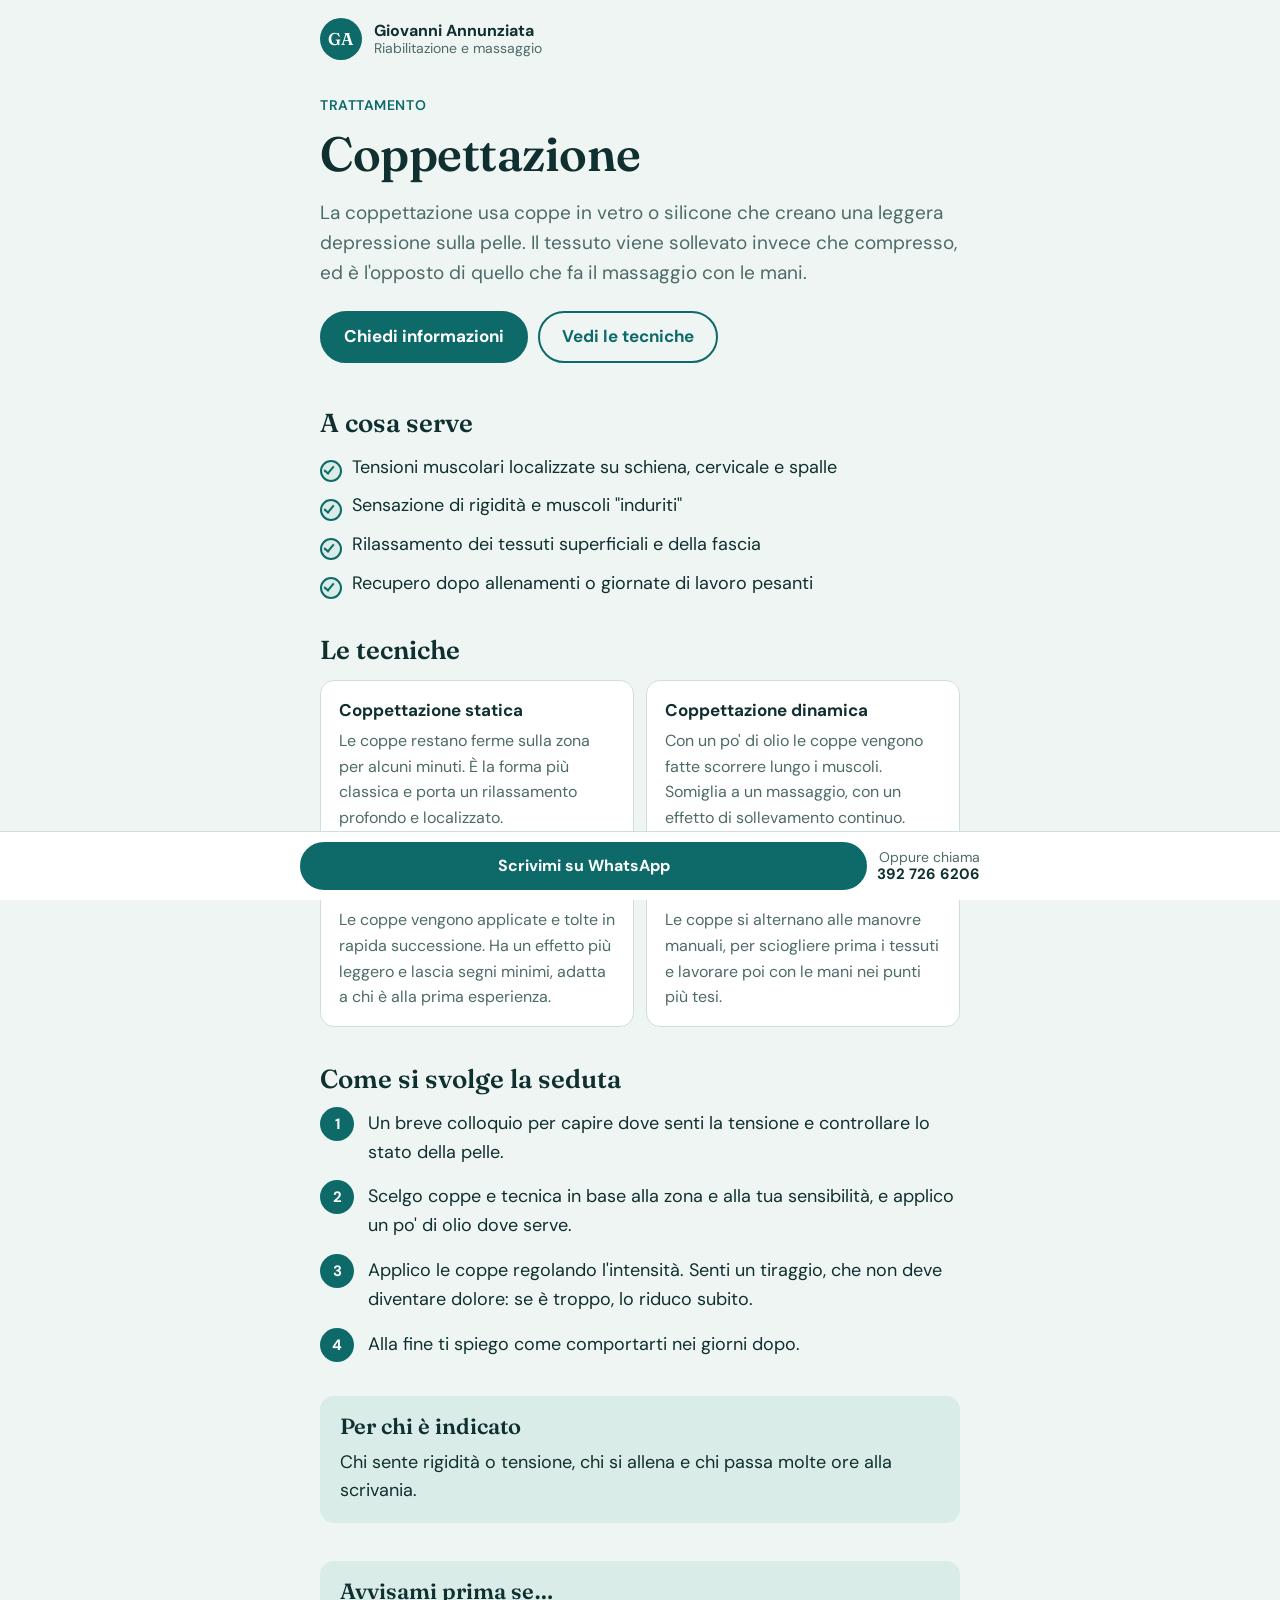
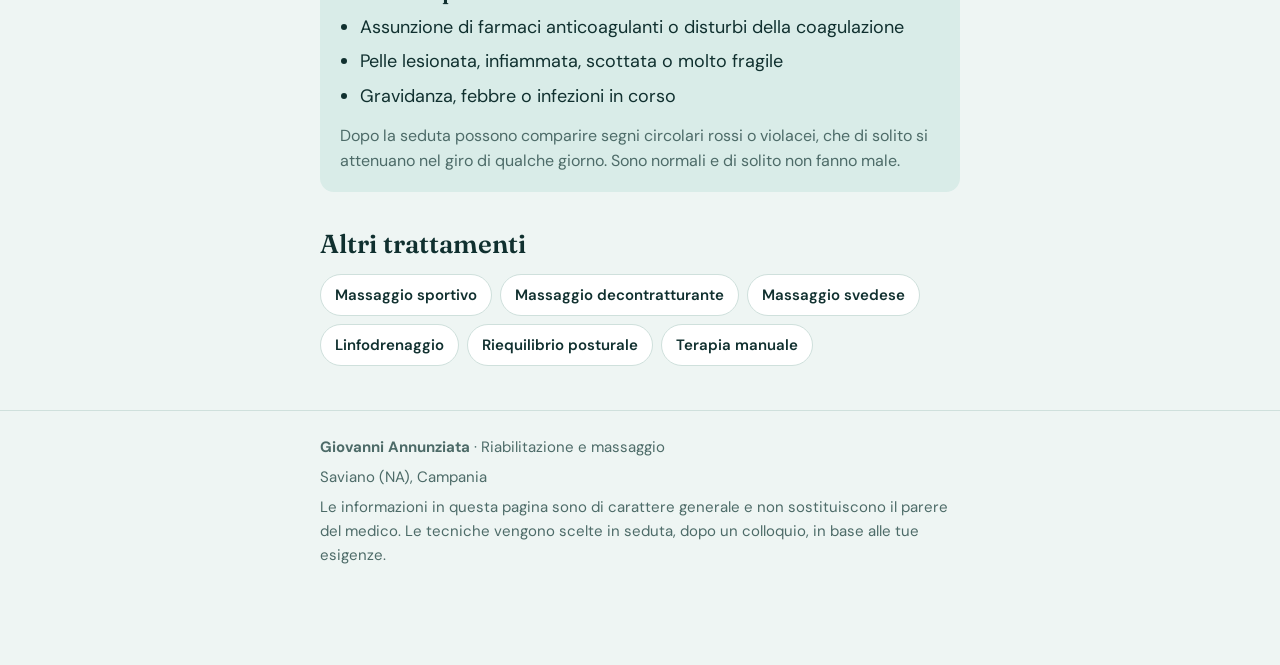
==== coppettazione.html @ 7cfac5d9 "Add files via upload" ====
<!DOCTYPE html>
<html lang="it">
<head>
<meta charset="utf-8">
<meta name="viewport" content="width=device-width, initial-scale=1, viewport-fit=cover">
<title>Coppettazione · Giovanni Annunziata</title>
<meta name="description" content="Coppette che sollevano i tessuti e sciolgono le tensioni.">
<meta name="theme-color" content="#0e6a69">
<link rel="preconnect" href="https://fonts.googleapis.com"><link rel="preconnect" href="https://fonts.gstatic.com" crossorigin><link href="https://fonts.googleapis.com/css2?family=DM+Sans:wght@400;600;700&amp;family=Fraunces:opsz,wght@9..144,500;9..144,600&amp;display=swap" rel="stylesheet">
<link rel="stylesheet" href="style.css">
</head>
<body>
<header class="top"><div class="wrap">
  <a class="brand" href="index.html" aria-label="Torna all'elenco dei trattamenti">
    <span class="mark" aria-hidden="true">GA</span>
    <span class="brand-text"><span class="brand-name">Giovanni Annunziata</span><span class="brand-sub">Riabilitazione e massaggio</span></span>
  </a>
</div></header>
<main class="wrap">
<div class="hero">
  <p class="eyebrow">Trattamento</p>
  <h1>Coppettazione</h1>
  <p class="lead">La coppettazione usa coppe in vetro o silicone che creano una leggera depressione sulla pelle. Il tessuto viene sollevato invece che compresso, ed è l&#x27;opposto di quello che fa il massaggio con le mani.</p>
  <div class="cta">
    <a class="btn" href="https://wa.me/393927266206?text=Buongiorno%2C%20vorrei%20informazioni%20sul%20trattamento%3A%20Coppettazione.">Chiedi informazioni</a>
    <a class="btn ghost" href="#tecniche">Vedi le tecniche</a>
  </div>
</div>
<section><h2>A cosa serve</h2><ul class="ticks"><li>Tensioni muscolari localizzate su schiena, cervicale e spalle</li><li>Sensazione di rigidità e muscoli &quot;induriti&quot;</li><li>Rilassamento dei tessuti superficiali e della fascia</li><li>Recupero dopo allenamenti o giornate di lavoro pesanti</li></ul></section>
<section id="tecniche"><h2>Le tecniche</h2><div class="cards"><div class="card"><h3>Coppettazione statica</h3><p>Le coppe restano ferme sulla zona per alcuni minuti. È la forma più classica e porta un rilassamento profondo e localizzato.</p></div><div class="card"><h3>Coppettazione dinamica</h3><p>Con un po&#x27; di olio le coppe vengono fatte scorrere lungo i muscoli. Somiglia a un massaggio, con un effetto di sollevamento continuo.</p></div><div class="card"><h3>Coppettazione flash</h3><p>Le coppe vengono applicate e tolte in rapida successione. Ha un effetto più leggero e lascia segni minimi, adatta a chi è alla prima esperienza.</p></div><div class="card"><h3>Abbinata al massaggio</h3><p>Le coppe si alternano alle manovre manuali, per sciogliere prima i tessuti e lavorare poi con le mani nei punti più tesi.</p></div></div></section>
<section><h2>Come si svolge la seduta</h2><ol class="steps"><li>Un breve colloquio per capire dove senti la tensione e controllare lo stato della pelle.</li><li>Scelgo coppe e tecnica in base alla zona e alla tua sensibilità, e applico un po&#x27; di olio dove serve.</li><li>Applico le coppe regolando l&#x27;intensità. Senti un tiraggio, che non deve diventare dolore: se è troppo, lo riduco subito.</li><li>Alla fine ti spiego come comportarti nei giorni dopo.</li></ol></section>
<section><div class="panel"><h2>Per chi è indicato</h2><p>Chi sente rigidità o tensione, chi si allena e chi passa molte ore alla scrivania.</p></div></section>
<section><div class="panel"><h2>Avvisami prima se…</h2><ul><li>Assunzione di farmaci anticoagulanti o disturbi della coagulazione</li><li>Pelle lesionata, infiammata, scottata o molto fragile</li><li>Gravidanza, febbre o infezioni in corso</li></ul><p class="note">Dopo la seduta possono comparire segni circolari rossi o violacei, che di solito si attenuano nel giro di qualche giorno. Sono normali e di solito non fanno male.</p></div></section>
<section><h2>Altri trattamenti</h2><nav class="chips" aria-label="Altri trattamenti"><a href="massaggio-sportivo.html">Massaggio sportivo</a><a href="massaggio-decontratturante.html">Massaggio decontratturante</a><a href="massaggio-svedese.html">Massaggio svedese</a><a href="linfodrenaggio.html">Linfodrenaggio</a><a href="riequilibrio-posturale.html">Riequilibrio posturale</a><a href="terapia-manuale.html">Terapia manuale</a></nav></section>
</main>
<footer><div class="wrap">
  <p><strong>Giovanni Annunziata</strong> · Riabilitazione e massaggio</p>
  <p>Saviano (NA), Campania</p>
  <p>Le informazioni in questa pagina sono di carattere generale e non sostituiscono il parere del medico. Le tecniche vengono scelte in seduta, dopo un colloquio, in base alle tue esigenze.</p>
</div></footer>
<div class="dock"><div class="inner">
  <a class="btn" href="https://wa.me/393927266206?text=Buongiorno%2C%20vorrei%20informazioni%20sul%20trattamento%3A%20Coppettazione.">Scrivimi su WhatsApp</a>
  <a class="tel" href="tel:+393927266206">Oppure chiama<b>392 726 6206</b></a>
</div></div>
</body>
</html>
---- style.css ----
:root {
  --bg: #eef5f3;
  --surface: #ffffff;
  --ink: #10302f;
  --muted: #4d6b68;
  --accent: #0e6a69;
  --accent-soft: #d9ece8;
  --on-accent: #ffffff;
  --line: #cfe0dc;
  --font-display: "Fraunces", Georgia, "Times New Roman", serif;
  --font-body: "DM Sans", system-ui, -apple-system, "Segoe UI", Roboto, sans-serif;
  color-scheme: light;
}
@media (prefers-color-scheme: dark) {
  :root:not([data-theme="light"]) {
    --bg: #0c1a1a;
    --surface: #132524;
    --ink: #e5f1ee;
    --muted: #9ab6b1;
    --accent: #5cc4b4;
    --accent-soft: #1a3835;
    --on-accent: #08201e;
    --line: #234240;
    color-scheme: dark;
  }
}
:root[data-theme="dark"] {
  --bg: #0c1a1a;
  --surface: #132524;
  --ink: #e5f1ee;
  --muted: #9ab6b1;
  --accent: #5cc4b4;
  --accent-soft: #1a3835;
  --on-accent: #08201e;
  --line: #234240;
  color-scheme: dark;
}
* { box-sizing: border-box; }
html { -webkit-text-size-adjust: 100%; scroll-behavior: smooth; }
body { margin: 0; background: var(--bg); color: var(--ink); font-family: var(--font-body); font-size: 17px; line-height: 1.6; padding-bottom: calc(84px + env(safe-area-inset-bottom)); }
a { color: inherit; }
:focus-visible { outline: 3px solid var(--accent); outline-offset: 3px; border-radius: 6px; }
.wrap { width: 100%; max-width: 680px; margin: 0 auto; padding: 0 20px; }
.top { padding: 18px 0 0; }
.brand { display: flex; align-items: center; gap: 12px; text-decoration: none; }
.mark { width: 42px; height: 42px; border-radius: 50%; background: var(--accent); color: var(--on-accent); display: grid; place-items: center; font-family: var(--font-display); font-weight: 600; font-size: 17px; letter-spacing: .02em; }
.brand-text { display: flex; flex-direction: column; line-height: 1.2; }
.brand-name { font-weight: 700; font-size: 16px; }
.brand-sub { font-size: 14px; color: var(--muted); }
.hero { padding: 34px 0 8px; }
.eyebrow { margin: 0 0 10px; font-size: 14px; font-weight: 600; letter-spacing: .04em; color: var(--accent); text-transform: uppercase; }
h1, h2 { font-family: var(--font-display); font-weight: 600; line-height: 1.15; text-wrap: balance; margin: 0; }
h1 { font-size: clamp(34px, 9vw, 48px); letter-spacing: -.01em; }
h2 { font-size: 26px; margin-bottom: 14px; }
h3 { font-size: 17px; margin: 0 0 4px; }
.lead { font-size: 19px; color: var(--muted); margin: 16px 0 0; max-width: 60ch; }
section { margin-top: 38px; }
.ticks { list-style: none; margin: 0; padding: 0; display: grid; gap: 10px; }
.ticks li { position: relative; padding-left: 32px; }
.ticks li::before { content: ""; position: absolute; left: 0; top: .42em; width: 18px; height: 18px; border-radius: 50%; background: var(--accent-soft); border: 2px solid var(--accent); }
.ticks li::after { content: ""; position: absolute; left: 6px; top: calc(.42em + 4px); width: 4px; height: 8px; border: solid var(--accent); border-width: 0 2px 2px 0; transform: rotate(40deg); }
.cards { display: grid; gap: 12px; }
.card { background: var(--surface); border: 1px solid var(--line); border-radius: 14px; padding: 16px 18px; }
.card p { margin: 0; color: var(--muted); font-size: 16px; }
.steps { list-style: none; margin: 0; padding: 0; display: grid; gap: 16px; counter-reset: s; }
.steps li { position: relative; padding-left: 48px; counter-increment: s; }
.steps li::before { content: counter(s); position: absolute; left: 0; top: -2px; width: 34px; height: 34px; border-radius: 50%; background: var(--accent); color: var(--on-accent); display: grid; place-items: center; font-weight: 700; font-size: 15px; }
.panel { background: var(--accent-soft); border-radius: 14px; padding: 18px 20px; }
.panel h2 { font-size: 22px; margin-bottom: 8px; }
.panel p, .panel ul { margin: 0; }
.panel ul { padding-left: 20px; display: grid; gap: 6px; }
.panel .note { margin-top: 12px; font-size: 16px; color: var(--muted); }
.btn { display: inline-flex; align-items: center; justify-content: center; gap: 8px; min-height: 52px; padding: 0 22px; border-radius: 999px; background: var(--accent); color: var(--on-accent); font-weight: 700; font-size: 17px; text-decoration: none; border: 2px solid var(--accent); }
.btn.ghost { background: transparent; color: var(--accent); }
.btn:active { transform: translateY(1px); }
.cta { display: flex; flex-wrap: wrap; gap: 10px; margin-top: 22px; }
.menu { display: grid; gap: 10px; margin-top: 4px; }
.menu a { display: block; text-decoration: none; background: var(--surface); border: 1px solid var(--line); border-radius: 14px; padding: 16px 52px 16px 18px; position: relative; }
.menu a::after { content: ""; position: absolute; right: 20px; top: 50%; width: 10px; height: 10px; border: solid var(--accent); border-width: 2px 2px 0 0; transform: translateY(-50%) rotate(45deg); }
.menu a:hover { border-color: var(--accent); }
.menu strong { display: block; font-family: var(--font-display); font-size: 20px; font-weight: 600; }
.menu span { color: var(--muted); font-size: 15px; }
.chips { display: flex; flex-wrap: wrap; gap: 8px; }
.chips a { text-decoration: none; font-size: 15px; font-weight: 600; padding: 8px 14px; border-radius: 999px; background: var(--surface); border: 1px solid var(--line); }
.chips a:hover { border-color: var(--accent); }
footer { margin-top: 44px; padding: 24px 0 8px; border-top: 1px solid var(--line); color: var(--muted); font-size: 15px; }
footer p { margin: 0 0 6px; }
.dock { position: fixed; left: 0; right: 0; bottom: 0; z-index: 10; background: var(--surface); border-top: 1px solid var(--line); padding: 10px 16px calc(10px + env(safe-area-inset-bottom)); }
.dock .inner { max-width: 680px; margin: 0 auto; display: flex; gap: 10px; align-items: center; }
.dock .btn { flex: 1; min-height: 48px; font-size: 16px; padding: 0 14px; }
.dock .tel { flex: 0 0 auto; font-size: 14px; color: var(--muted); text-decoration: none; line-height: 1.2; text-align: right; }
.dock .tel b { display: block; color: var(--ink); font-size: 15px; font-variant-numeric: tabular-nums; }
@media (min-width: 640px) {
  body { font-size: 18px; }
  .cards { grid-template-columns: 1fr 1fr; }
}
@media (prefers-reduced-motion: reduce) {
  html { scroll-behavior: auto; }
  .btn:active { transform: none; }
}
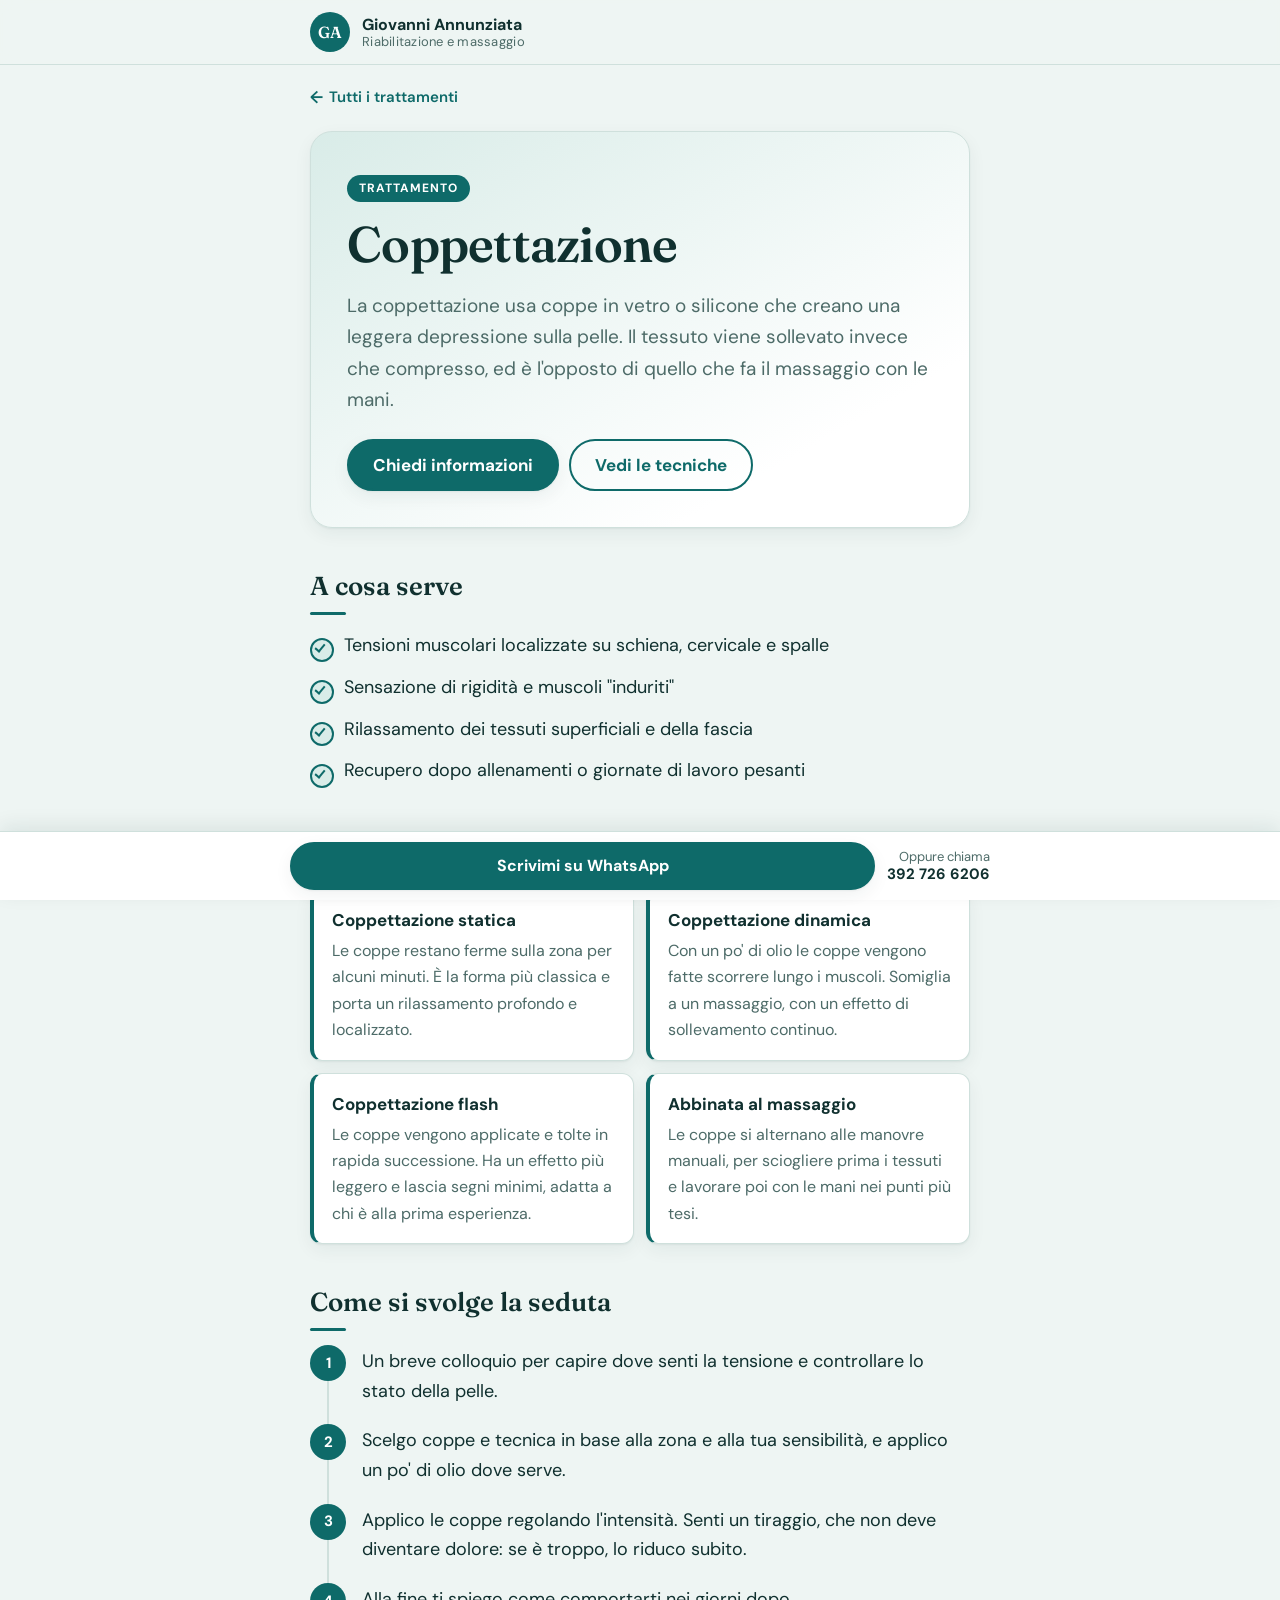
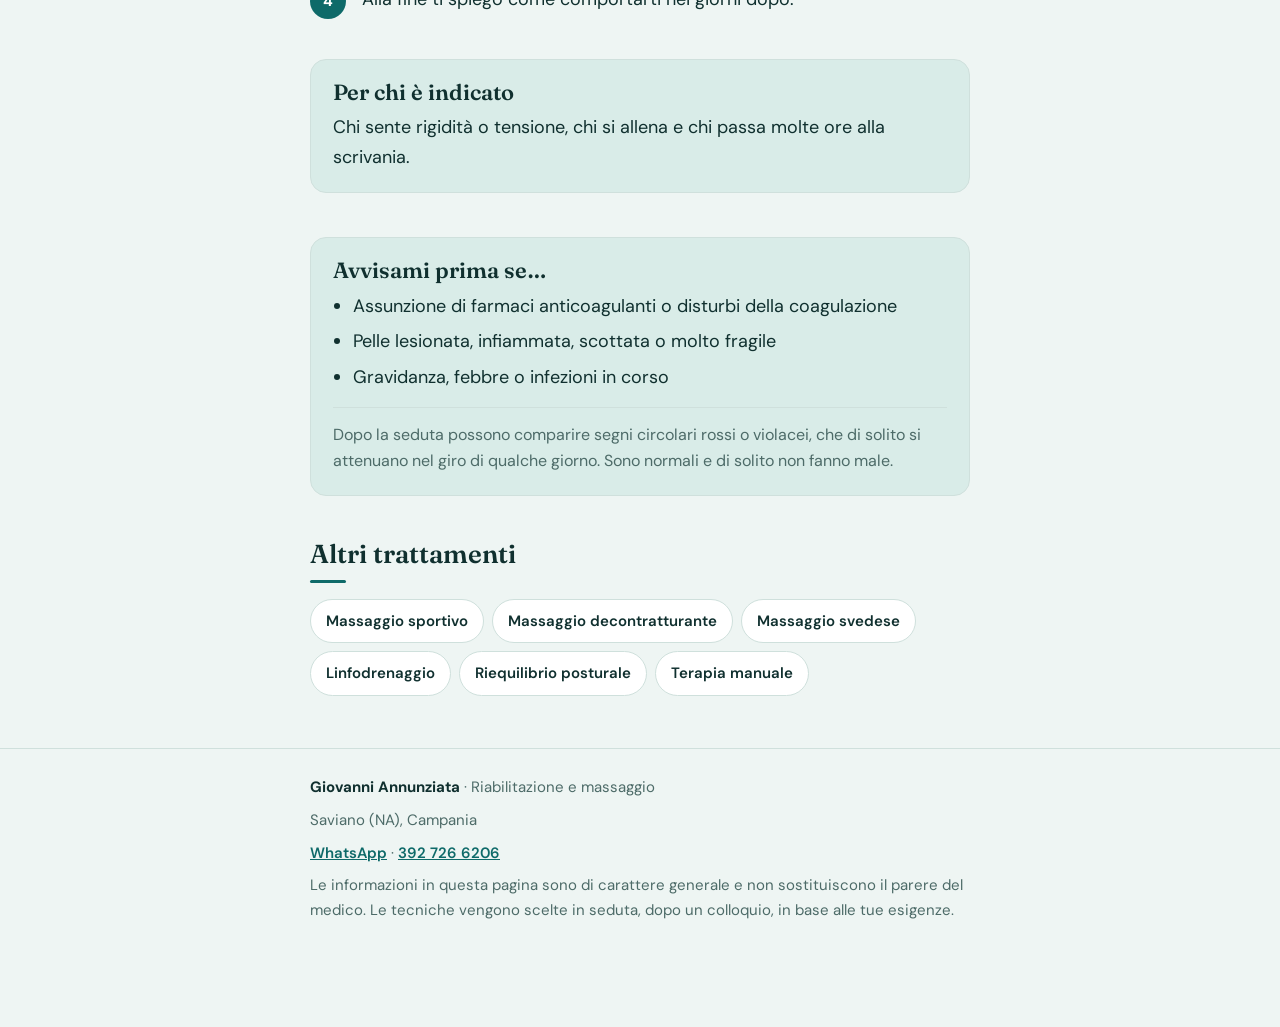
==== commit ad11aa29: "Add files via upload" ====
--- a/coppettazione.html
+++ b/coppettazione.html
@@ -6,6 +6,11 @@
 <title>Coppettazione · Giovanni Annunziata</title>
 <meta name="description" content="Coppette che sollevano i tessuti e sciolgono le tensioni.">
 <meta name="theme-color" content="#0e6a69">
+<meta property="og:type" content="website">
+<meta property="og:locale" content="it_IT">
+<meta property="og:title" content="Coppettazione · Giovanni Annunziata">
+<meta property="og:description" content="Coppette che sollevano i tessuti e sciolgono le tensioni.">
+<link rel="icon" href="data:image/svg+xml,%3Csvg xmlns='http://www.w3.org/2000/svg' viewBox='0 0 64 64'%3E%3Crect width='64' height='64' rx='32' fill='%230e6a69'/%3E%3Ctext x='32' y='42' font-family='Georgia,serif' font-size='28' font-weight='600' text-anchor='middle' fill='white'%3EGA%3C/text%3E%3C/svg%3E">
 <link rel="preconnect" href="https://fonts.googleapis.com"><link rel="preconnect" href="https://fonts.gstatic.com" crossorigin><link href="https://fonts.googleapis.com/css2?family=DM+Sans:wght@400;600;700&amp;family=Fraunces:opsz,wght@9..144,500;9..144,600&amp;display=swap" rel="stylesheet">
 <link rel="stylesheet" href="style.css">
 </head>
@@ -17,6 +22,7 @@
   </a>
 </div></header>
 <main class="wrap">
+<a class="back" href="index.html">Tutti i trattamenti</a>
 <div class="hero">
   <p class="eyebrow">Trattamento</p>
   <h1>Coppettazione</h1>
@@ -36,6 +42,7 @@
 <footer><div class="wrap">
   <p><strong>Giovanni Annunziata</strong> · Riabilitazione e massaggio</p>
   <p>Saviano (NA), Campania</p>
+  <p class="foot-contact"><a href="https://wa.me/393927266206?text=Buongiorno%2C%20vorrei%20informazioni.">WhatsApp</a> · <a href="tel:+393927266206">392 726 6206</a></p>
   <p>Le informazioni in questa pagina sono di carattere generale e non sostituiscono il parere del medico. Le tecniche vengono scelte in seduta, dopo un colloquio, in base alle tue esigenze.</p>
 </div></footer>
 <div class="dock"><div class="inner">
--- a/style.css
+++ b/style.css
@@ -7,6 +7,7 @@
   --accent-soft: #d9ece8;
   --on-accent: #ffffff;
   --line: #cfe0dc;
+  --shadow: 0 1px 2px rgba(16, 48, 47, .06), 0 6px 18px rgba(16, 48, 47, .06);
   --font-display: "Fraunces", Georgia, "Times New Roman", serif;
   --font-body: "DM Sans", system-ui, -apple-system, "Segoe UI", Roboto, sans-serif;
   color-scheme: light;
@@ -21,6 +22,7 @@
     --accent-soft: #1a3835;
     --on-accent: #08201e;
     --line: #234240;
+    --shadow: 0 1px 2px rgba(0, 0, 0, .3), 0 6px 18px rgba(0, 0, 0, .25);
     color-scheme: dark;
   }
 }
@@ -33,68 +35,85 @@
   --accent-soft: #1a3835;
   --on-accent: #08201e;
   --line: #234240;
+  --shadow: 0 1px 2px rgba(0, 0, 0, .3), 0 6px 18px rgba(0, 0, 0, .25);
   color-scheme: dark;
 }
 * { box-sizing: border-box; }
 html { -webkit-text-size-adjust: 100%; scroll-behavior: smooth; }
-body { margin: 0; background: var(--bg); color: var(--ink); font-family: var(--font-body); font-size: 17px; line-height: 1.6; padding-bottom: calc(84px + env(safe-area-inset-bottom)); }
+body { margin: 0; background: var(--bg); color: var(--ink); font-family: var(--font-body); font-size: 17px; line-height: 1.65; padding-bottom: calc(88px + env(safe-area-inset-bottom)); }
 a { color: inherit; }
 :focus-visible { outline: 3px solid var(--accent); outline-offset: 3px; border-radius: 6px; }
-.wrap { width: 100%; max-width: 680px; margin: 0 auto; padding: 0 20px; }
-.top { padding: 18px 0 0; }
+.wrap { width: 100%; max-width: 700px; margin: 0 auto; padding: 0 20px; }
+.top { position: sticky; top: 0; z-index: 20; padding: 12px 0; background: var(--bg); border-bottom: 1px solid var(--line); }
+@supports (backdrop-filter: blur(8px)) { .top { background: color-mix(in srgb, var(--bg) 85%, transparent); backdrop-filter: blur(10px); } }
 .brand { display: flex; align-items: center; gap: 12px; text-decoration: none; }
-.mark { width: 42px; height: 42px; border-radius: 50%; background: var(--accent); color: var(--on-accent); display: grid; place-items: center; font-family: var(--font-display); font-weight: 600; font-size: 17px; letter-spacing: .02em; }
+.mark { width: 40px; height: 40px; border-radius: 50%; background: var(--accent); color: var(--on-accent); display: grid; place-items: center; font-family: var(--font-display); font-weight: 600; font-size: 16px; letter-spacing: .02em; }
 .brand-text { display: flex; flex-direction: column; line-height: 1.2; }
 .brand-name { font-weight: 700; font-size: 16px; }
-.brand-sub { font-size: 14px; color: var(--muted); }
-.hero { padding: 34px 0 8px; }
-.eyebrow { margin: 0 0 10px; font-size: 14px; font-weight: 600; letter-spacing: .04em; color: var(--accent); text-transform: uppercase; }
+.brand-sub { font-size: 13px; color: var(--muted); letter-spacing: .02em; }
+.back { display: inline-flex; align-items: center; gap: 6px; margin-top: 18px; font-size: 15px; font-weight: 600; color: var(--accent); text-decoration: none; }
+.back::before { content: "\2190"; font-size: 17px; }
+.back:hover { text-decoration: underline; }
+.hero { margin-top: 18px; padding: 30px 22px 28px; border: 1px solid var(--line); border-radius: 22px; background: linear-gradient(150deg, var(--accent-soft) 0%, var(--surface) 78%); box-shadow: var(--shadow); }
+.eyebrow { display: inline-block; margin: 0 0 14px; padding: 4px 12px; border-radius: 999px; background: var(--accent); color: var(--on-accent); font-size: 12px; font-weight: 700; letter-spacing: .08em; text-transform: uppercase; }
 h1, h2 { font-family: var(--font-display); font-weight: 600; line-height: 1.15; text-wrap: balance; margin: 0; }
-h1 { font-size: clamp(34px, 9vw, 48px); letter-spacing: -.01em; }
-h2 { font-size: 26px; margin-bottom: 14px; }
+h1 { font-size: clamp(34px, 9vw, 50px); letter-spacing: -.015em; }
+h2 { font-size: 26px; margin-bottom: 16px; }
+h2::after { content: ""; display: block; width: 36px; height: 3px; margin-top: 10px; border-radius: 2px; background: var(--accent); }
+.panel h2::after { display: none; }
 h3 { font-size: 17px; margin: 0 0 4px; }
 .lead { font-size: 19px; color: var(--muted); margin: 16px 0 0; max-width: 60ch; }
-section { margin-top: 38px; }
-.ticks { list-style: none; margin: 0; padding: 0; display: grid; gap: 10px; }
-.ticks li { position: relative; padding-left: 32px; }
-.ticks li::before { content: ""; position: absolute; left: 0; top: .42em; width: 18px; height: 18px; border-radius: 50%; background: var(--accent-soft); border: 2px solid var(--accent); }
-.ticks li::after { content: ""; position: absolute; left: 6px; top: calc(.42em + 4px); width: 4px; height: 8px; border: solid var(--accent); border-width: 0 2px 2px 0; transform: rotate(40deg); }
+section { margin-top: 44px; }
+.ticks { list-style: none; margin: 0; padding: 0; display: grid; gap: 12px; }
+.ticks li { position: relative; padding-left: 34px; }
+.ticks li::before { content: ""; position: absolute; left: 0; top: .4em; width: 20px; height: 20px; border-radius: 50%; background: var(--accent-soft); border: 2px solid var(--accent); }
+.ticks li::after { content: ""; position: absolute; left: 7px; top: calc(.4em + 4px); width: 4px; height: 8px; border: solid var(--accent); border-width: 0 2px 2px 0; transform: rotate(40deg); }
 .cards { display: grid; gap: 12px; }
-.card { background: var(--surface); border: 1px solid var(--line); border-radius: 14px; padding: 16px 18px; }
+.card { background: var(--surface); border: 1px solid var(--line); border-left: 4px solid var(--accent); border-radius: 12px; padding: 16px 18px; box-shadow: var(--shadow); }
 .card p { margin: 0; color: var(--muted); font-size: 16px; }
-.steps { list-style: none; margin: 0; padding: 0; display: grid; gap: 16px; counter-reset: s; }
-.steps li { position: relative; padding-left: 48px; counter-increment: s; }
-.steps li::before { content: counter(s); position: absolute; left: 0; top: -2px; width: 34px; height: 34px; border-radius: 50%; background: var(--accent); color: var(--on-accent); display: grid; place-items: center; font-weight: 700; font-size: 15px; }
-.panel { background: var(--accent-soft); border-radius: 14px; padding: 18px 20px; }
+.steps { list-style: none; margin: 0; padding: 0; display: grid; gap: 20px; counter-reset: s; }
+.steps li { position: relative; padding-left: 52px; counter-increment: s; }
+.steps li::before { content: counter(s); position: absolute; left: 0; top: -2px; z-index: 1; width: 36px; height: 36px; border-radius: 50%; background: var(--accent); color: var(--on-accent); display: grid; place-items: center; font-weight: 700; font-size: 15px; }
+.steps li:not(:last-child)::after { content: ""; position: absolute; left: 17px; top: 34px; bottom: -20px; width: 2px; background: var(--line); }
+.panel { background: var(--accent-soft); border: 1px solid var(--line); border-radius: 16px; padding: 20px 22px; }
 .panel h2 { font-size: 22px; margin-bottom: 8px; }
 .panel p, .panel ul { margin: 0; }
 .panel ul { padding-left: 20px; display: grid; gap: 6px; }
-.panel .note { margin-top: 12px; font-size: 16px; color: var(--muted); }
-.btn { display: inline-flex; align-items: center; justify-content: center; gap: 8px; min-height: 52px; padding: 0 22px; border-radius: 999px; background: var(--accent); color: var(--on-accent); font-weight: 700; font-size: 17px; text-decoration: none; border: 2px solid var(--accent); }
-.btn.ghost { background: transparent; color: var(--accent); }
+.panel .note { margin-top: 14px; padding-top: 14px; border-top: 1px solid var(--line); font-size: 16px; color: var(--muted); }
+.btn { display: inline-flex; align-items: center; justify-content: center; gap: 8px; min-height: 52px; padding: 0 24px; border-radius: 999px; background: var(--accent); color: var(--on-accent); font-weight: 700; font-size: 17px; text-decoration: none; border: 2px solid var(--accent); box-shadow: var(--shadow); transition: filter .15s ease, transform .15s ease; }
+.btn:hover { filter: brightness(1.08); }
+.btn.ghost { background: transparent; color: var(--accent); box-shadow: none; }
 .btn:active { transform: translateY(1px); }
-.cta { display: flex; flex-wrap: wrap; gap: 10px; margin-top: 22px; }
-.menu { display: grid; gap: 10px; margin-top: 4px; }
-.menu a { display: block; text-decoration: none; background: var(--surface); border: 1px solid var(--line); border-radius: 14px; padding: 16px 52px 16px 18px; position: relative; }
+.cta { display: flex; flex-wrap: wrap; gap: 10px; margin-top: 24px; }
+.menu { display: grid; gap: 12px; margin-top: 4px; }
+.menu a { display: block; text-decoration: none; background: var(--surface); border: 1px solid var(--line); border-left: 4px solid var(--accent); border-radius: 12px; padding: 16px 52px 16px 18px; position: relative; box-shadow: var(--shadow); transition: transform .15s ease, border-color .15s ease; }
 .menu a::after { content: ""; position: absolute; right: 20px; top: 50%; width: 10px; height: 10px; border: solid var(--accent); border-width: 2px 2px 0 0; transform: translateY(-50%) rotate(45deg); }
-.menu a:hover { border-color: var(--accent); }
+.menu a:hover { transform: translateY(-2px); border-color: var(--accent); }
 .menu strong { display: block; font-family: var(--font-display); font-size: 20px; font-weight: 600; }
 .menu span { color: var(--muted); font-size: 15px; }
 .chips { display: flex; flex-wrap: wrap; gap: 8px; }
-.chips a { text-decoration: none; font-size: 15px; font-weight: 600; padding: 8px 14px; border-radius: 999px; background: var(--surface); border: 1px solid var(--line); }
-.chips a:hover { border-color: var(--accent); }
-footer { margin-top: 44px; padding: 24px 0 8px; border-top: 1px solid var(--line); color: var(--muted); font-size: 15px; }
-footer p { margin: 0 0 6px; }
-.dock { position: fixed; left: 0; right: 0; bottom: 0; z-index: 10; background: var(--surface); border-top: 1px solid var(--line); padding: 10px 16px calc(10px + env(safe-area-inset-bottom)); }
-.dock .inner { max-width: 680px; margin: 0 auto; display: flex; gap: 10px; align-items: center; }
+.chips a { text-decoration: none; font-size: 15px; font-weight: 600; padding: 9px 15px; border-radius: 999px; background: var(--surface); border: 1px solid var(--line); transition: border-color .15s ease, color .15s ease; }
+.chips a:hover { border-color: var(--accent); color: var(--accent); }
+footer { margin-top: 52px; padding: 26px 0 8px; border-top: 1px solid var(--line); color: var(--muted); font-size: 15px; }
+footer p { margin: 0 0 8px; }
+footer strong { color: var(--ink); }
+.foot-contact a { font-weight: 600; color: var(--accent); }
+.dock { position: fixed; left: 0; right: 0; bottom: 0; z-index: 30; background: var(--surface); border-top: 1px solid var(--line); box-shadow: 0 -6px 18px rgba(16, 48, 47, .08); padding: 10px 16px calc(10px + env(safe-area-inset-bottom)); }
+.dock .inner { max-width: 700px; margin: 0 auto; display: flex; gap: 12px; align-items: center; }
 .dock .btn { flex: 1; min-height: 48px; font-size: 16px; padding: 0 14px; }
-.dock .tel { flex: 0 0 auto; font-size: 14px; color: var(--muted); text-decoration: none; line-height: 1.2; text-align: right; }
+.dock .tel { flex: 0 0 auto; font-size: 13px; color: var(--muted); text-decoration: none; line-height: 1.25; text-align: right; }
 .dock .tel b { display: block; color: var(--ink); font-size: 15px; font-variant-numeric: tabular-nums; }
 @media (min-width: 640px) {
   body { font-size: 18px; }
   .cards { grid-template-columns: 1fr 1fr; }
+  .hero { padding: 40px 36px 36px; }
 }
 @media (prefers-reduced-motion: reduce) {
   html { scroll-behavior: auto; }
-  .btn:active { transform: none; }
+  .btn, .menu a, .chips a { transition: none; }
+  .btn:active, .menu a:hover { transform: none; }
 }
+@media print {
+  .dock, .top { position: static; }
+  .dock { display: none; }
+}
